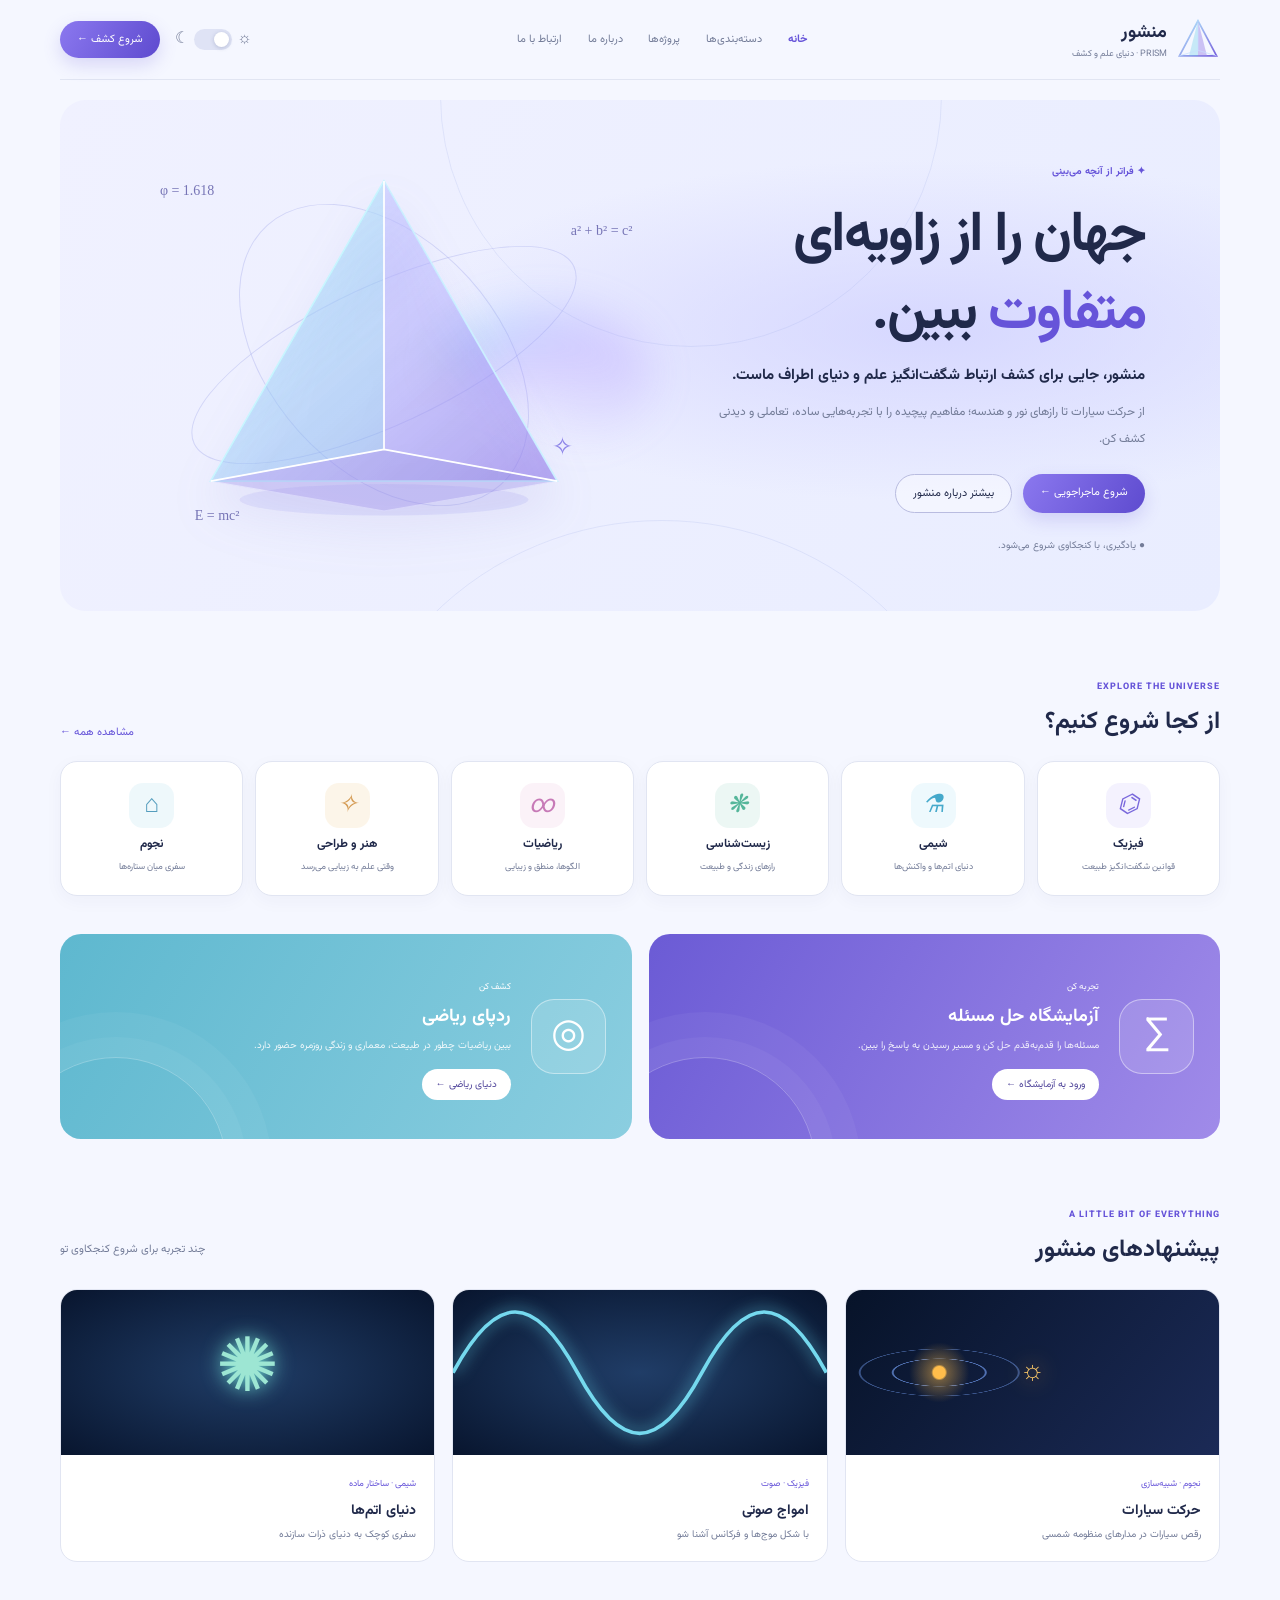
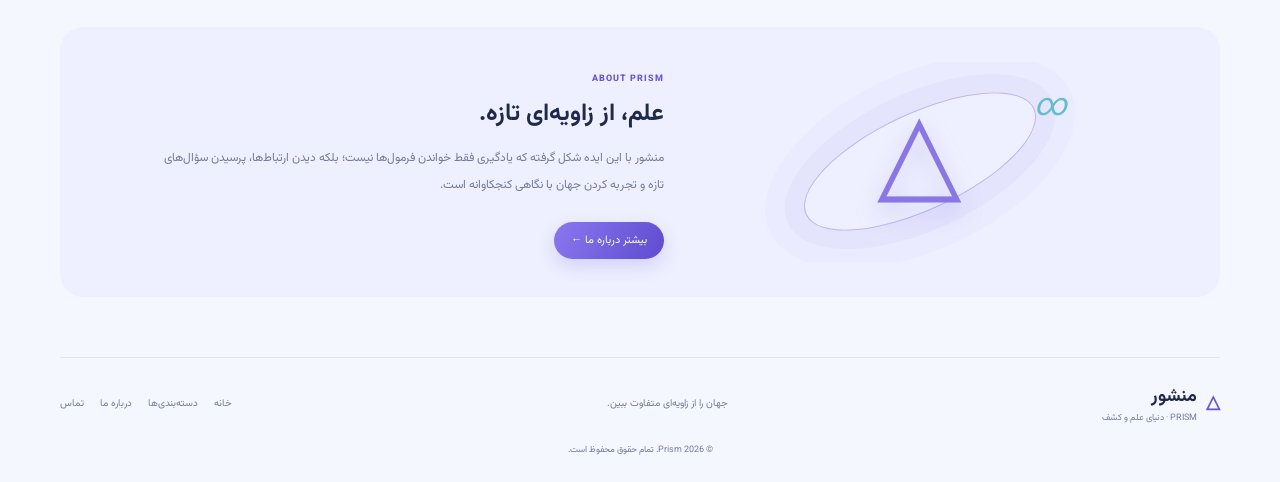
==== index.html @ 4cf84e6c "Initial commit Prism project" ====
<!doctype html>
<html lang="fa" dir="rtl">
  <head>
    <meta charset="UTF-8" />
    <meta name="viewport" content="width=device-width, initial-scale=1.0" />
    <title>Prism | منشور</title>
    <link rel="preconnect" href="https://fonts.googleapis.com" />
    <link
      href="https://fonts.googleapis.com/css2?family=Vazirmatn:wght@400;500;600;700;800&display=swap"
      rel="stylesheet"
    />
    <link rel="stylesheet" href="./assets/styles/index.css" />
  </head>
  <body>
    <input type="checkbox" id="theme" class="theme-toggle" />
    <div class="site">
      <header class="header container">
        <a href="#" class="brand">
          <svg viewBox="0 0 64 64" class="logo">
            <defs>
              <linearGradient id="logo-gradient" x2="1" y2="1">
                <stop stop-color="#b9f5ff" />
                <stop offset="1" stop-color="#7660dc" />
              </linearGradient>
            </defs>
            <path
              d="M32 4 5 55h54L32 4Z"
              fill="none"
              stroke="url(#logo-gradient)"
              stroke-width="2.5"
            />
            <path d="M32 4 19 55h13V4Z" fill="#70cde8" opacity=".35" />
            <path d="M32 4 45 55H32Z" fill="#a28bea" opacity=".5" />
            <path d="M5 55 32 47 59 55M32 4v43" fill="none" stroke="#c7dfff" />
          </svg>
          <span>
            <strong>منشور</strong>
            <small>PRISM · دنیای علم و کشف</small>
          </span>
        </a>
        <nav class="navbar">
          <a href="#home" class="active">خانه</a>
          <a href="#topics">دسته‌بندی‌ها</a>
          <a href="#projects">پروژه‌ها</a>
          <a href="#about">درباره ما</a>
          <a href="#contact">ارتباط با ما</a>
        </nav>
        <div class="header-actions">
          <label for="theme" class="theme-switch">
            <span>☼</span>
            <i>
              <b></b>
            </i>
            <span>☾</span>
          </label>
          <a href="#projects" class="small-btn"> شروع کشف ← </a>
        </div>
      </header>
      <main>
        <section class="hero container" id="home">
          <div class="hero-content">
            <span class="eyebrow"> ✦ فراتر از آنچه می‌بینی </span>
            <h1>
              جهان را از زاویه‌ای
              <br />
              <em>متفاوت</em> ببین.
            </h1>
            <h3>
              منشور، جایی برای کشف ارتباط شگفت‌انگیز علم و دنیای اطراف ماست.
            </h3>
            <p>
              از حرکت سیارات تا رازهای نور و هندسه؛ مفاهیم پیچیده را با
              تجربه‌هایی ساده، تعاملی و دیدنی کشف کن.
            </p>
            <div class="hero-buttons">
              <a href="#topics" class="primary-btn"> شروع ماجراجویی ← </a>
              <a href="#about" class="secondary-btn"> بیشتر درباره منشور </a>
            </div>
            <small class="hero-note">
              ● یادگیری، با کنجکاوی شروع می‌شود.
            </small>
          </div>
          <div class="hero-visual">
            <span class="formula formula-1"> φ = 1.618 </span>
            <span class="formula formula-2"> a² + b² = c² </span>
            <span class="formula formula-3"> E = mc² </span>
            <div class="orbit orbit-1"></div>
            <div class="orbit orbit-2"></div>
            <div class="rainbow"></div>
            <svg
              viewBox="0 0 440 430"
              class="prism"
              role="img"
              aria-label="منشور شیشه‌ای"
            >
              <defs>
                <linearGradient id="glass" x2="1" y2="1">
                  <stop stop-color="#efffff" stop-opacity=".8" />
                  <stop offset=".5" stop-color="#a7baff" stop-opacity=".3" />
                  <stop offset="1" stop-color="#7660d9" stop-opacity=".5" />
                </linearGradient>
              </defs>
              <ellipse
                cx="220"
                cy="370"
                rx="155"
                ry="17"
                fill="#8b85e8"
                opacity=".15"
              />
              <path
                d="M220 28 34 350 406 350Z"
                fill="url(#glass)"
                stroke="#c9f4ff"
                stroke-width="2"
              />
              <path
                d="M220 28 34 350 220 316Z"
                fill="#78d9ed"
                opacity=".2"
                stroke="#d7f8ff"
              />
              <path
                d="M220 28 406 350 220 316Z"
                fill="#b69aff"
                opacity=".22"
                stroke="#e3d7ff"
              />
              <path
                d="M34 350 220 316 406 350 220 382Z"
                fill="#9586e8"
                opacity=".3"
                stroke="#e2dcff"
              />
              <path
                d="M220 28V316M220 316 34 350M220 316 406 350"
                fill="none"
                stroke="white"
                stroke-width="1.8"
              />
            </svg>
            <span class="spark">✧</span>
          </div>
        </section>
        <section class="section container" id="topics">
          <div class="section-heading">
            <div>
              <small>EXPLORE THE UNIVERSE</small>
              <h2>از کجا شروع کنیم؟</h2>
            </div>
            <a href="#projects">مشاهده همه ←</a>
          </div>
          <div class="categories">
            <a href="#projects" class="category purple">
              <i>⌬</i>
              <strong>فیزیک</strong>
              <small>قوانین شگفت‌انگیز طبیعت</small>
            </a>
            <a href="#projects" class="category blue">
              <i>⚗</i>
              <strong>شیمی</strong>
              <small>دنیای اتم‌ها و واکنش‌ها</small>
            </a>
            <a href="#projects" class="category green">
              <i>❋</i>
              <strong>زیست‌شناسی</strong>
              <small>رازهای زندگی و طبیعت</small>
            </a>
            <a href="#projects" class="category pink">
              <i>∞</i>
              <strong>ریاضیات</strong>
              <small>الگوها، منطق و زیبایی</small>
            </a>
            <a href="#projects" class="category orange">
              <i>✧</i>
              <strong>هنر و طراحی</strong>
              <small>وقتی علم به زیبایی می‌رسد</small>
            </a>
            <a href="#projects" class="category cyan">
              <i>⌂</i>
              <strong>نجوم</strong>
              <small>سفری میان ستاره‌ها</small>
            </a>
          </div>
        </section>
        <section class="features container">
          <article class="feature feature-purple">
            <div class="feature-icon">∑</div>
            <div>
              <small>تجربه کن</small>
              <h2>آزمایشگاه حل مسئله</h2>
              <p>مسئله‌ها را قدم‌به‌قدم حل کن و مسیر رسیدن به پاسخ را ببین.</p>

              <a href="#projects">ورود به آزمایشگاه ←</a>
            </div>
          </article>
          <article class="feature feature-blue">
            <div class="feature-icon">◎</div>
            <div>
              <small>کشف کن</small>
              <h2>ردپای ریاضی</h2>
              <p>
                ببین ریاضیات چطور در طبیعت، معماری و زندگی روزمره حضور دارد.
              </p>
              <a href="#projects">دنیای ریاضی ←</a>
            </div>
          </article>
        </section>
        <section class="section container" id="projects">
          <div class="section-heading">
            <div>
              <small>A LITTLE BIT OF EVERYTHING</small>
              <h2>پیشنهادهای منشور</h2>
            </div>
            <p>چند تجربه برای شروع کنجکاوی تو</p>
          </div>
          <div class="projects">
            <a href="#" class="project-card">
              <div class="project-art solar">
                <span>☼</span>
              </div>
              <div class="project-info">
                <small>نجوم · شبیه‌سازی</small>
                <h3>حرکت سیارات</h3>
                <p>رقص سیارات در مدارهای منظومه شمسی</p>
              </div>
            </a>
            <a href="#" class="project-card">
              <div class="project-art wave">
                <svg viewBox="0 0 300 120">
                  <path
                    d="M0 60 C35 -5 65 -5 100 60 S165 125 200 60 265 -5 300 60"
                    fill="none"
                    stroke="currentColor"
                    stroke-width="3"
                  />
                </svg>
              </div>
              <div class="project-info">
                <small>فیزیک · صوت</small>
                <h3>امواج صوتی</h3>
                <p>با شکل موج‌ها و فرکانس آشنا شو</p>
              </div>
            </a>
            <a href="#" class="project-card">
              <div class="project-art atom">
                <span>✺</span>
              </div>
              <div class="project-info">
                <small>شیمی · ساختار ماده</small>
                <h3>دنیای اتم‌ها</h3>
                <p>سفری کوچک به دنیای ذرات سازنده</p>
              </div>
            </a>
          </div>
        </section>
        <section class="about container" id="about">
          <div class="about-art">
            <span>△</span>
            <i>∞</i>
          </div>
          <div class="about-content">
            <small>ABOUT PRISM</small>
            <h2>علم، از زاویه‌ای تازه.</h2>
            <p>
              منشور با این ایده شکل گرفته که یادگیری فقط خواندن فرمول‌ها نیست؛
              بلکه دیدن ارتباط‌ها، پرسیدن سؤال‌های تازه و تجربه کردن جهان با
              نگاهی کنجکاوانه است.
            </p>
            <a href="#contact" class="primary-btn"> بیشتر درباره ما ← </a>
          </div>
        </section>
      </main>
      <footer class="footer container" id="contact">
        <a href="#" class="brand">
          <strong class="footer-logo">△</strong>
          <span>
            <b>منشور</b>
            <small>PRISM · دنیای علم و کشف</small>
          </span>
        </a>
        <p>جهان را از زاویه‌ای متفاوت ببین.</p>
        <div class="footer-links">
          <a href="#home">خانه</a>
          <a href="#topics">دسته‌بندی‌ها</a>
          <a href="#about">درباره ما</a>
          <a href="phone:09209458493">تماس</a>
        </div>
        <small class="copyright"> © 2026 Prism. تمام حقوق محفوظ است. </small>
      </footer>
    </div>
  </body>
</html>
---- assets/styles/index.css ----
:root {
  --bg: #f5f7ff;
  --surface: #ffffff;
  --soft: #eef0ff;
  --text: #20294a;
  --muted: #737c98;
  --line: #e1e5f2;
  --primary: #6654d9;
  --shadow: 0 12px 35px #2e366a16;
}
* {
  box-sizing: border-box;
}

html {
  scroll-behavior: smooth;
}

body {
  margin: 0;
  background: var(--bg);
  color: var(--text);
  font-family: "Vazirmatn", sans-serif;
  transition:
    background 0.3s,
    color 0.3s;
}
a {
  color: inherit;
  text-decoration: none;
}
.container {
  width: min(1160px, calc(100% - 44px));
  margin: auto;
}
.site {
  overflow: hidden;
}
.theme-toggle {
  position: absolute;
  opacity: 0;
  pointer-events: none;
}
.header {
  min-height: 80px;
  display: flex;
  align-items: center;
  justify-content: space-between;
  gap: 22px;
  border-bottom: 1px solid var(--line);
}
.brand {
  display: flex;
  align-items: center;
  gap: 9px;
  flex-shrink: 0;
}
.logo {
  width: 44px;
  aspect-ratio: 1;
}
.brand span {
  display: flex;
  flex-direction: column;
}
.brand strong,
.brand b {
  font-size: 18px;
}
.brand small {
  font-size: 9px;
  color: var(--muted);
}
.navbar {
  display: flex;
  gap: clamp(12px, 2vw, 27px);
}
.navbar a {
  font-size: 11px;
  color: var(--muted);
  transition: color 0.2s;
}
.navbar a:hover,
.navbar .active {
  color: var(--primary);
  font-weight: 700;
}
.header-actions {
  display: flex;
  align-items: center;
  gap: 15px;
}
.theme-switch {
  display: flex;
  align-items: center;
  gap: 5px;
  cursor: pointer;
  color: var(--muted);
}
.theme-switch i {
  width: 38px;
  height: 21px;
  border-radius: 20px;
  background: #dfe3f5;
  padding: 3px;
}
.theme-switch i b {
  display: block;
  width: 15px;
  height: 15px;
  background: white;
  border-radius: 50%;
  transition: transform 0.25s;
  box-shadow: 0 1px 4px #64709a55;
}

.small-btn,
.primary-btn {
  background: linear-gradient(120deg, #8b78ef, #5e4bcf);
  color: white;
  border-radius: 25px;
  padding: 10px 17px;
  font-size: 11px;
  box-shadow: 0 7px 18px #6654d933;
}

.hero {
  position: relative;
  isolation: isolate;
  overflow: hidden;
  margin-top: 20px;
  min-height: 475px;
  padding: 55px clamp(25px, 6vw, 75px);
  border-radius: 26px;
  display: grid;
  grid-template-columns: 1fr 1fr;
  align-items: center;
  gap: 15px;
  background:
    radial-gradient(ellipse at 75% 45%, #c8c8ff99, transparent 43%),
    linear-gradient(120deg, #f0f1ff, #e9edff);
}
.hero:before,
.hero:after {
  content: "";
  position: absolute;
  z-index: -1;
  border: 1px solid #9da8e533;
  border-radius: 50%;
}
.hero:before {
  width: 500px;
  height: 500px;
  right: 24%;
  top: -50%;
}
.hero:after {
  width: 650px;
  height: 650px;
  right: 20%;
  bottom: -110%;
}
.hero-content {
  z-index: 2;
}
.eyebrow {
  color: var(--primary);
  font-size: 10px;
  font-weight: 700;
}
.hero h1 {
  font-size: clamp(36px, 5vw, 56px);
  line-height: 1.4;
  margin: 15px 0 10px;
  letter-spacing: -2px;
}
h1 em {
  font-style: normal;
  color: var(--primary);
}
.hero h3 {
  font-size: 15px;
  margin: 0 0 9px;
}
.hero-content p {
  font-size: 12px;
  color: var(--muted);
  line-height: 2.2;
  max-width: 430px;
}
.hero-buttons {
  display: flex;
  flex-wrap: wrap;
  gap: 11px;
  margin-top: 22px;
}

.primary-btn,
.secondary-btn {
  display: inline-block;
  border-radius: 25px;
  padding: 10px 17px;
  font-size: 11px;
  transition: 0.25s;
}
.primary-btn:hover,
.secondary-btn:hover {
  transform: translateY(-3px);
}
.secondary-btn {
  border: 1px solid #b9bce0;
  background: #ffffff66;
}
.hero-note {
  display: block;
  color: var(--muted);
  font-size: 10px;
  margin-top: 25px;
}
.hero-visual {
  position: relative;
  min-height: 350px;

  display: grid;
  place-items: center;
}
.prism {
  width: min(100%, 410px);
  z-index: 2;
  filter: drop-shadow(0 25px 22px #7167c52b);
}
.formula {
  position: absolute;
  color: #7775b6;
  font: 14px Georgia;
  z-index: 3;
}
.formula-1 {
  top: 7%;
  left: 5%;
}

.formula-2 {
  right: 0;
  top: 17%;
}
.formula-3 {
  bottom: 8%;
  left: 12%;
}
.orbit {
  position: absolute;
  border: 1px solid #9a9fe755;
  border-radius: 50%;
  transform: rotate(-25deg);
}
.orbit-1 {
  width: 420px;
  height: 140px;
}
.orbit-2 {
  width: 350px;
  height: 230px;
  transform: rotate(48deg);
}
.rainbow {
  position: absolute;
  width: 220px;
  height: 140px;
  right: -4%;
  top: 38%;
  border-radius: 50%;
  background: conic-gradient(
    from 250deg at 10% 50%,
    #ff6c8c77,
    #ffcf6c77,
    #70e6c977,
    #67baff77,
    #a78aff77,
    transparent 65%
  );
  filter: blur(22px);
  opacity: 0.65;
}
.spark {
  position: absolute;
  right: 12%;
  bottom: 22%;
  color: #8c83e8;
  font-size: 25px;
  z-index: 3;
}
.section {
  padding-top: 62px;
}
.section-heading {
  display: flex;
  align-items: end;
  justify-content: space-between;
  margin-bottom: 20px;
  gap: 15px;
}
.section-heading small,
.about-content > small {
  font-size: 9px;
  color: var(--primary);
  font-weight: 800;
  letter-spacing: 1px;
}
.section-heading h2,
.about-content h2 {
  font-size: 24px;
  margin: 5px 0 0;
}
.section-heading a {
  font-size: 11px;
  color: var(--primary);
}
.section-heading p {
  font-size: 11px;
  color: var(--muted);
}
.categories {
  display: grid;
  grid-template-columns: repeat(6, 1fr);
  gap: 12px;
}
.category {
  min-height: 135px;
  background: var(--surface);
  border: 1px solid var(--line);
  border-radius: 17px;
  display: flex;
  align-items: center;
  justify-content: center;
  flex-direction: column;
  gap: 7px;
  box-shadow: 0 5px 18px #29366a0a;
  transition: 0.25s;
}
.category:hover {
  transform: translateY(-5px);
  box-shadow: var(--shadow);
}
.category i {
  display: grid;
  place-items: center;
  width: 45px;
  height: 45px;
  border-radius: 14px;
  background: #8c79ef19;
  color: #7968dc;
  font-size: 25px;
}
.category strong {
  font-size: 12px;
}
.category small {
  font-size: 9px;
  color: var(--muted);
}
.blue i {
  color: #45a9cb;
  background: #5cc6e51b;
}
.green i {
  color: #55b69a;
  background: #55b69a1c;
}
.pink i {
  color: #c77ab7;
  background: #d58ac21c;
}
.orange i {
  color: #d49a52;
  background: #eab45b22;
}
.cyan i {
  color: #559dbd;
  background: #64c2d51c;
}
.features {
  display: grid;
  grid-template-columns: 1fr 1fr;
  gap: 17px;
  padding-top: 38px;
}
.feature {
  min-height: 205px;
  border-radius: 21px;
  padding: 26px;
  display: flex;
  align-items: center;
  gap: 20px;
  color: white;
  overflow: hidden;
  position: relative;
}
.feature-purple {
  background: linear-gradient(120deg, #6b5bd5, #a08be9);
}
.feature-blue {
  background: linear-gradient(120deg, #5eb8cf, #8bcee0);
}
.feature-icon {
  width: 75px;
  height: 75px;
  flex: 0 0 75px;
  border: 1px solid #ffffff70;
  border-radius: 23px;
  background: #ffffff22;
  display: grid;
  place-items: center;
  font-size: 40px;
}
.feature small {
  font-size: 9px;
}
.feature h2 {
  font-size: 18px;
  margin: 5px 0;
}
.feature p {
  font-size: 10px;
  line-height: 2;
  color: #ffffffdf;
  margin: 0;
}
.feature a {
  display: inline-block;
  background: white;
  color: #51469b;
  border-radius: 22px;
  padding: 8px 14px;
  font-size: 10px;
  margin-top: 13px;
}

.feature::after {
  content: "";
  position: absolute;
  width: 220px;
  height: 220px;
  border: 1px solid #ffffff44;
  border-radius: 50%;
  left: -55px;
  bottom: -140px;
  box-shadow:
    0 0 0 20px #ffffff0b,
    0 0 0 45px #ffffff0b;
}
.projects {
  display: grid;
  grid-template-columns: repeat(3, 1fr);
  gap: 17px;
}
.project-card {
  background: var(--surface);
  border: 1px solid var(--line);
  border-radius: 17px;
  overflow: hidden;
  transition: 0.25s;
}
.project-card:hover {
  transform: translateY(-5px);
  box-shadow: var(--shadow);
}
.project-art {
  height: 165px;
  background: radial-gradient(ellipse, #203d67, #08152e);
  display: grid;
  place-items: center;
  color: #75d9ee;
}
.solar {
  background:
    radial-gradient(
      circle at 25% 50%,
      #ffbd4b 0 6px,
      #ffbd4b66 8px,
      transparent 30px
    ),
    radial-gradient(
      ellipse at 25% 50%,
      transparent 0 45px,
      #7aa7ff99 46px 47px,
      transparent 48px 78px,
      #7aa7ff66 79px 80px,
      transparent 81px
    ),
    linear-gradient(130deg, #071329, #1b2a56);
}
.solar span {
  font-size: 27px;
  color: #ffcb67;
  text-shadow: 0 0 22px #ffb13c;
}
.wave svg {
  width: 100%;
  filter: drop-shadow(0 0 8px #67d8ef);
}
.atom span {
  font-size: 75px;
  color: #9de6d3;
  text-shadow: 0 0 20px #73e3d5;
}
.project-info {
  padding: 15px 18px 19px;
}
.project-info small {
  color: var(--primary);
  font-size: 9px;
}
.project-info h3 {
  font-size: 14px;
  margin: 5px 0;
}
.project-info p {
  font-size: 10px;
  color: var(--muted);
  margin: 0;
}

.about {
  margin-top: 65px;
  margin-bottom: 60px;
  padding: 35px 7%;
  border-radius: 23px;
  background: var(--soft);
  display: grid;
  grid-template-columns: 0.9fr 1.1fr;
  align-items: center;
  gap: 45px;
}
.about-art {
  height: 200px;
  display: grid;
  place-items: center;
  position: relative;
  overflow: hidden;
}
.about-art:before {
  content: "";
  position: absolute;
  width: 250px;
  height: 95px;
  border: 1px solid #8d81df88;
  border-radius: 50%;
  transform: rotate(-25deg);
  box-shadow:
    0 0 0 20px #9a8ce812,
    0 0 0 40px #9a8ce80d;
}
.about-art span {
  font-size: 110px;
  color: #8877e5;
  filter: drop-shadow(0 10px 12px #7465d955);
}
.about-art i {
  position: absolute;
  right: 15%;
  top: 10%;
  font-size: 32px;
  color: #65bccc;
}
.about-content p {
  font-size: 12px;
  line-height: 2.3;
  color: var(--muted);
  max-width: 540px;
}
.about-content .primary-btn {
  margin-top: 10px;
}

.footer {
  border-top: 1px solid var(--line);
  padding-block: 25px;
  display: flex;
  align-items: center;
  justify-content: space-between;
  gap: 18px;
  flex-wrap: wrap;
}
.footer-logo {
  font-size: 37px;
  color: var(--primary);
}
.footer > p,
.footer-links {
  font-size: 10px;
  color: var(--muted);
}
.footer-links {
  display: flex;
  gap: 16px;
}
.copyright {
  width: 100%;
  text-align: center;
  color: var(--muted);
  font-size: 9px;
}

body:has(.theme-toggle:checked) {
  color-scheme: dark;
  --bg: #080f22;
  --surface: #111c36;
  --soft: #14203d;
  --text: #edf0ff;
  --muted: #a4aecb;
  --line: #263454;
  --primary: #a99af5;
  --shadow: 0 12px 35px #0005;
}
body:has(.theme-toggle:checked) .theme-switch i {
  background: #6654d9;
}
body:has(.theme-toggle:checked) .theme-switch i b {
  transform: translateX(-17px);
}
body:has(.theme-toggle:checked) .hero {
  background:
    radial-gradient(ellipse at 75% 45%, #6654d944, transparent 43%),
    linear-gradient(120deg, #101b37, #171b42);
}
body:has(.theme-toggle:checked) .secondary-btn {
  background: #ffffff0a;
  border-color: #515d82;
  color: var(--text);
}

@media (max-width: 900px) {
  .navbar {
    gap: 11px;
  }
  .navbar a {
    font-size: 9px;
  }
  .small-btn {
    display: none;
  }
  .categories {
    grid-template-columns: repeat(3, 1fr);
  }
  .hero {
    padding: 40px;
  }
  .hero-visual {
    min-height: 290px;
  }
}

@media (max-width: 650px) {
  .container {
    width: calc(100% - 28px);
  }
  .header {
    padding-block: 12px;
    flex-wrap: wrap;
  }
  .logo {
    width: 38px;
  }
  .navbar {
    order: 3;
    width: 100%;
    overflow: auto;
    padding: 5px 0 8px;
  }
  .navbar a {
    white-space: nowrap;
    font-size: 10px;
  }
  .header-actions {
    margin-inline-start: auto;
  }
  .hero {
    grid-template-columns: 1fr;
    text-align: center;
    padding: 32px 20px 15px;
  }
  .hero h1 {
    font-size: 39px;
  }
  .hero-content p {
    margin-inline: auto;
  }
  .hero-buttons {
    justify-content: center;
  }
  .hero-visual {
    min-height: 260px;
  }
  .prism {
    width: 80%;
  }
  .orbit-1 {
    width: 300px;
  }
  .orbit-2 {
    width: 270px;
  }
  .section {
    padding-top: 45px;
  }
  .section-heading h2 {
    font-size: 20px;
  }
  .categories {
    grid-template-columns: repeat(2, 1fr);
    gap: 9px;
  }
  .features {
    grid-template-columns: 1fr;
    padding-top: 28px;
  }
  .feature {
    min-height: 180px;
    padding: 19px;
    gap: 13px;
  }
  .feature-icon {
    width: 60px;
    height: 60px;
    flex-basis: 60px;
    font-size: 32px;
  }
  .feature h2 {
    font-size: 16px;
  }
  .projects {
    grid-template-columns: 1fr;
  }
  .project-art {
    height: 185px;
  }
  .about {
    grid-template-columns: 1fr;
    gap: 5px;
    text-align: center;
    margin-top: 48px;
    padding: 22px;
  }
  .about-art {
    height: 155px;
  }
  .footer {
    justify-content: center;
    text-align: center;
  }
  .footer-links {
    justify-content: center;
    flex-wrap: wrap;
  }
}
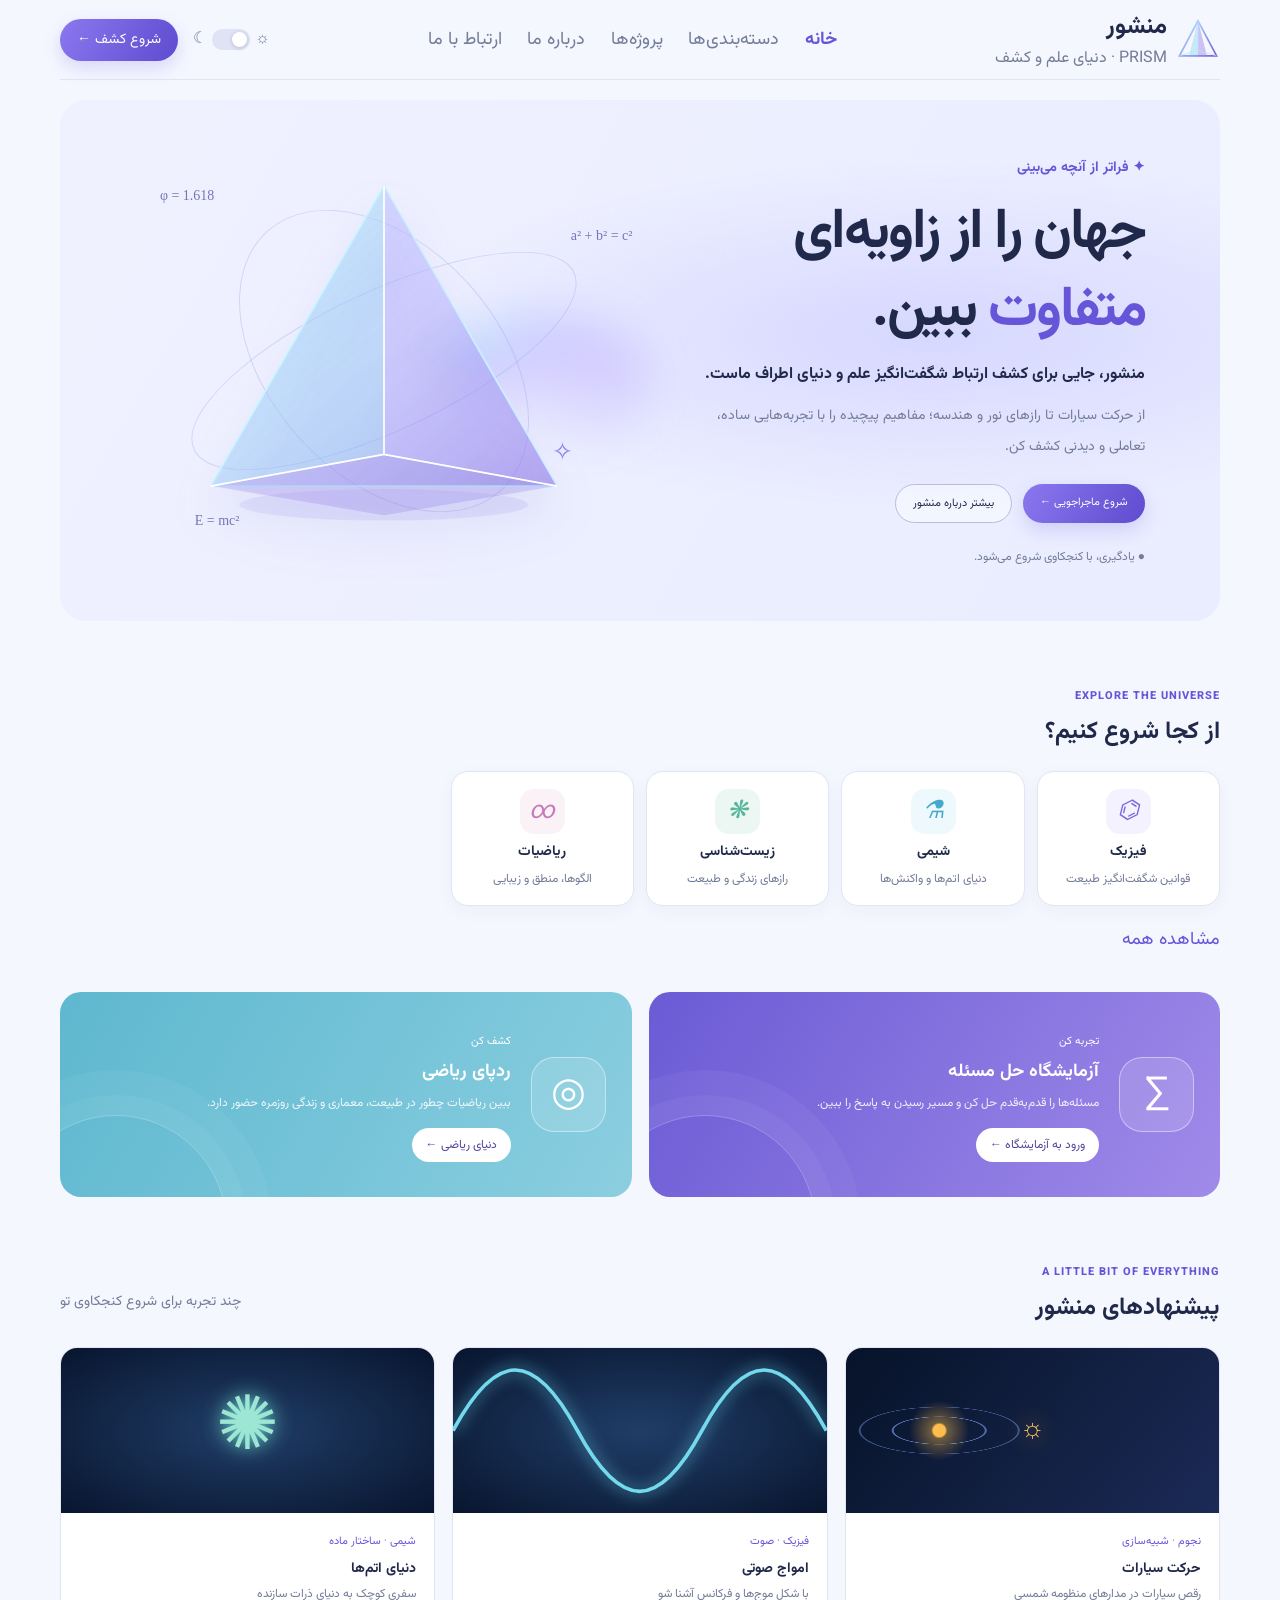
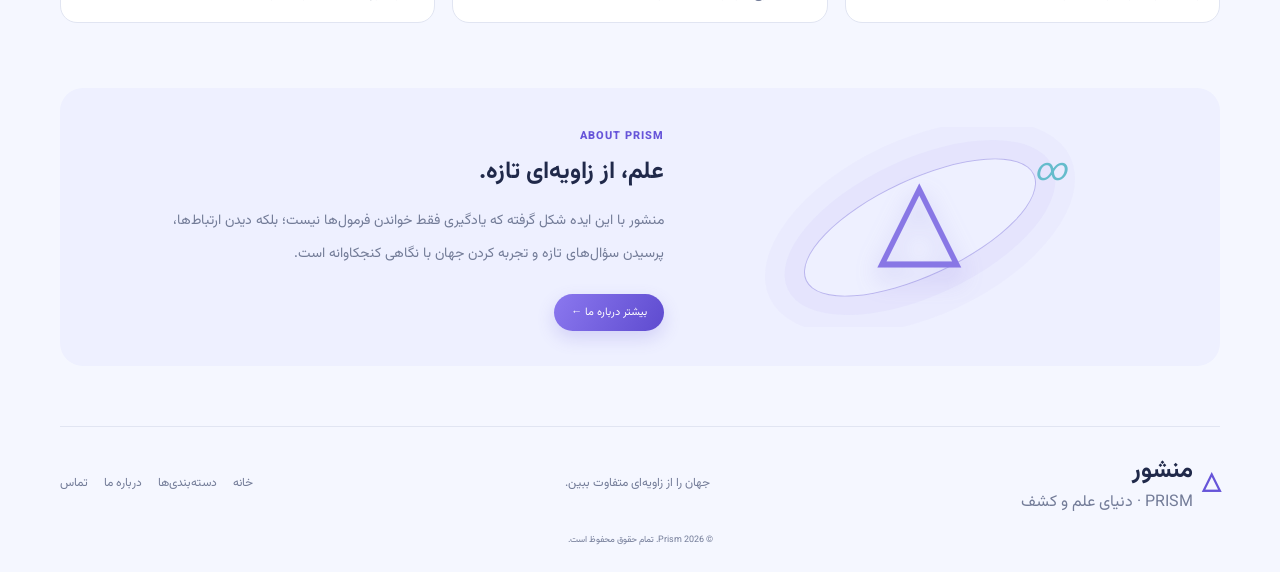
==== commit bf4a19a7: "about develop" ====
--- a/index.html
+++ b/index.html
@@ -9,6 +9,7 @@
       href="https://fonts.googleapis.com/css2?family=Vazirmatn:wght@400;500;600;700;800&display=swap"
       rel="stylesheet"
     />
+    <link rel="stylesheet" href="./assets/styles/root.css" />
     <link rel="stylesheet" href="./assets/styles/index.css" />
   </head>
   <body>
@@ -42,7 +43,7 @@
           <a href="#home" class="active">خانه</a>
           <a href="#topics">دسته‌بندی‌ها</a>
           <a href="#projects">پروژه‌ها</a>
-          <a href="#about">درباره ما</a>
+          <a href="./about.html">درباره ما</a>
           <a href="#contact">ارتباط با ما</a>
         </nav>
         <div class="header-actions">
@@ -74,7 +75,9 @@
             </p>
             <div class="hero-buttons">
               <a href="#topics" class="primary-btn"> شروع ماجراجویی ← </a>
-              <a href="#about" class="secondary-btn"> بیشتر درباره منشور </a>
+              <a href="./about.html" class="secondary-btn">
+                بیشتر درباره منشور
+              </a>
             </div>
             <small class="hero-note">
               ● یادگیری، با کنجکاوی شروع می‌شود.
@@ -148,8 +151,12 @@
               <small>EXPLORE THE UNIVERSE</small>
               <h2>از کجا شروع کنیم؟</h2>
             </div>
-            <a href="#projects">مشاهده همه ←</a>
-          </div>
+          </div>
+          <input
+            type="checkbox"
+            id="show-categories"
+            class="categories-toggle"
+          />
           <div class="categories">
             <a href="#projects" class="category purple">
               <i>⌬</i>
@@ -182,6 +189,7 @@
               <small>سفری میان ستاره‌ها</small>
             </a>
           </div>
+          <label for="show-categories" class="see-more">مشاهده همه</label>
         </section>
         <section class="features container">
           <article class="feature feature-purple">
@@ -267,7 +275,7 @@
               بلکه دیدن ارتباط‌ها، پرسیدن سؤال‌های تازه و تجربه کردن جهان با
               نگاهی کنجکاوانه است.
             </p>
-            <a href="#contact" class="primary-btn"> بیشتر درباره ما ← </a>
+            <a href="./about.html" class="primary-btn"> بیشتر درباره ما ← </a>
           </div>
         </section>
       </main>
@@ -281,9 +289,9 @@
         </a>
         <p>جهان را از زاویه‌ای متفاوت ببین.</p>
         <div class="footer-links">
-          <a href="#home">خانه</a>
+          <a href="./index.html">خانه</a>
           <a href="#topics">دسته‌بندی‌ها</a>
-          <a href="#about">درباره ما</a>
+          <a href="#about.html">درباره ما</a>
           <a href="phone:09209458493">تماس</a>
         </div>
         <small class="copyright"> © 2026 Prism. تمام حقوق محفوظ است. </small>
--- a/assets/styles/root.css
+++ b/assets/styles/root.css
@@ -0,0 +1,29 @@
+:root {
+  /* Main colors */
+  --bg: #f5f7ff;
+  --surface: #ffffff;
+  --soft: #eef0ff;
+  --text: #20294a;
+  --muted: #737c98;
+  --line: #e1e5f2;
+  --primary: #6654d9;
+  --shadow: 0 12px 35px #2e366a16;
+  /* Prism colors */
+  --prism-glass: #c8c5ff;
+  --prism-shadow: #6555c9;
+  --prism-glow: #a99fff;
+  --prism-reflection: #ffffff;
+  /* Rainbow colors */
+  --rainbow-pink: #ff8ca8;
+  --rainbow-orange: #ffc58b;
+  --rainbow-yellow: #f6e58d;
+  --rainbow-green: #9adbc4;
+  --rainbow-purple: #9b9bff;
+  --rainbow-blue: #67baff77;
+  /* Decorative colors */
+  --prism-sparkle: #ffffff;
+  --prism-decoration: #c4baff;
+  --formula-color: #7775b6;
+  --purple-600: #7968dc;
+  --cyan: #55b69a;
+}
--- a/assets/styles/index.css
+++ b/assets/styles/index.css
@@ -1,13 +1,3 @@
-:root {
-  --bg: #f5f7ff;
-  --surface: #ffffff;
-  --soft: #eef0ff;
-  --text: #20294a;
-  --muted: #737c98;
-  --line: #e1e5f2;
-  --primary: #6654d9;
-  --shadow: 0 12px 35px #2e366a16;
-}
 * {
   box-sizing: border-box;
 }
@@ -65,18 +55,18 @@
 }
 .brand strong,
 .brand b {
+  font-size: 24px;
+}
+.brand small {
+  font-size: 16px;
+  color: var(--muted);
+}
+.navbar {
+  display: flex;
+  gap: clamp(12px, 2vw, 27px);
+}
+.navbar a {
   font-size: 18px;
-}
-.brand small {
-  font-size: 9px;
-  color: var(--muted);
-}
-.navbar {
-  display: flex;
-  gap: clamp(12px, 2vw, 27px);
-}
-.navbar a {
-  font-size: 11px;
   color: var(--muted);
   transition: color 0.2s;
 }
@@ -120,13 +110,12 @@
   color: white;
   border-radius: 25px;
   padding: 10px 17px;
-  font-size: 11px;
+  font-size: 14px;
   box-shadow: 0 7px 18px #6654d933;
 }
 
 .hero {
   position: relative;
-  isolation: isolate;
   overflow: hidden;
   margin-top: 20px;
   min-height: 475px;
@@ -165,7 +154,7 @@
 }
 .eyebrow {
   color: var(--primary);
-  font-size: 10px;
+  font-size: 14px;
   font-weight: 700;
 }
 .hero h1 {
@@ -179,11 +168,11 @@
   color: var(--primary);
 }
 .hero h3 {
-  font-size: 15px;
+  font-size: 16px;
   margin: 0 0 9px;
 }
 .hero-content p {
-  font-size: 12px;
+  font-size: 14px;
   color: var(--muted);
   line-height: 2.2;
   max-width: 430px;
@@ -214,13 +203,12 @@
 .hero-note {
   display: block;
   color: var(--muted);
-  font-size: 10px;
+  font-size: 12px;
   margin-top: 25px;
 }
 .hero-visual {
   position: relative;
   min-height: 350px;
-
   display: grid;
   place-items: center;
 }
@@ -231,7 +219,7 @@
 }
 .formula {
   position: absolute;
-  color: #7775b6;
+  color: var(--formula-color);
   font: 14px Georgia;
   z-index: 3;
 }
@@ -302,7 +290,7 @@
 }
 .section-heading small,
 .about-content > small {
-  font-size: 9px;
+  font-size: 11px;
   color: var(--primary);
   font-weight: 800;
   letter-spacing: 1px;
@@ -312,18 +300,42 @@
   font-size: 24px;
   margin: 5px 0 0;
 }
-.section-heading a {
-  font-size: 11px;
+.see-more {
+  font-size: 14px;
   color: var(--primary);
 }
 .section-heading p {
-  font-size: 11px;
+  font-size: 14px;
   color: var(--muted);
 }
 .categories {
   display: grid;
   grid-template-columns: repeat(6, 1fr);
   gap: 12px;
+  justify-content: center;
+}
+.categories .category:nth-child(n + 5) {
+  display: none;
+}
+.categories-toggle {
+  display: none;
+}
+.categories-toggle:checked ~ .categories .category {
+  display: flex;
+}
+.see-more {
+  display: block;
+  margin: 20px auto 0;
+  font-size: 18px;
+  color: var(--primary);
+  cursor: pointer;
+}
+.categories-toggle:checked ~ .see-more {
+  font-size: 0;
+}
+.categories-toggle:checked ~ .see-more::after {
+  content: "نمایش کمتر";
+  font-size: 16px;
 }
 .category {
   min-height: 135px;
@@ -349,14 +361,14 @@
   height: 45px;
   border-radius: 14px;
   background: #8c79ef19;
-  color: #7968dc;
+  color: var(--purple-600);
   font-size: 25px;
 }
 .category strong {
+  font-size: 14px;
+}
+.category small {
   font-size: 12px;
-}
-.category small {
-  font-size: 9px;
   color: var(--muted);
 }
 .blue i {
@@ -364,7 +376,7 @@
   background: #5cc6e51b;
 }
 .green i {
-  color: #55b69a;
+  color: var(--cyan);
   background: #55b69a1c;
 }
 .pink i {
@@ -414,14 +426,14 @@
   font-size: 40px;
 }
 .feature small {
-  font-size: 9px;
+  font-size: 11px;
 }
 .feature h2 {
   font-size: 18px;
   margin: 5px 0;
 }
 .feature p {
-  font-size: 10px;
+  font-size: 12px;
   line-height: 2;
   color: #ffffffdf;
   margin: 0;
@@ -432,7 +444,7 @@
   color: #51469b;
   border-radius: 22px;
   padding: 8px 14px;
-  font-size: 10px;
+  font-size: 12px;
   margin-top: 13px;
 }
 
@@ -509,14 +521,14 @@
 }
 .project-info small {
   color: var(--primary);
-  font-size: 9px;
+  font-size: 11px;
 }
 .project-info h3 {
   font-size: 14px;
   margin: 5px 0;
 }
 .project-info p {
-  font-size: 10px;
+  font-size: 12px;
   color: var(--muted);
   margin: 0;
 }
@@ -564,7 +576,7 @@
   color: #65bccc;
 }
 .about-content p {
-  font-size: 12px;
+  font-size: 14px;
   line-height: 2.3;
   color: var(--muted);
   max-width: 540px;
@@ -588,7 +600,7 @@
 }
 .footer > p,
 .footer-links {
-  font-size: 10px;
+  font-size: 12px;
   color: var(--muted);
 }
 .footer-links {
@@ -635,13 +647,19 @@
     gap: 11px;
   }
   .navbar a {
-    font-size: 9px;
+    font-size: 11px;
   }
   .small-btn {
     display: none;
   }
   .categories {
     grid-template-columns: repeat(3, 1fr);
+  }
+  .categories .category:nth-child(n + 4) {
+    display: none;
+  }
+  .categories-toggle:checked ~ .categories .category {
+    display: flex;
   }
   .hero {
     padding: 40px;
@@ -654,6 +672,16 @@
 @media (max-width: 650px) {
   .container {
     width: calc(100% - 28px);
+  }
+  .see-more {
+    display: none;
+  }
+  .categories {
+    grid-template-columns: repeat(2, 1fr);
+    gap: 9px;
+  }
+  .categories .category:nth-child(n + 4) {
+    display: flex;
   }
   .header {
     padding-block: 12px;
@@ -667,10 +695,12 @@
     width: 100%;
     overflow: auto;
     padding: 5px 0 8px;
+    justify-content: center;
+    flex-wrap: wrap;
   }
   .navbar a {
     white-space: nowrap;
-    font-size: 10px;
+    font-size: 14px;
   }
   .header-actions {
     margin-inline-start: auto;
